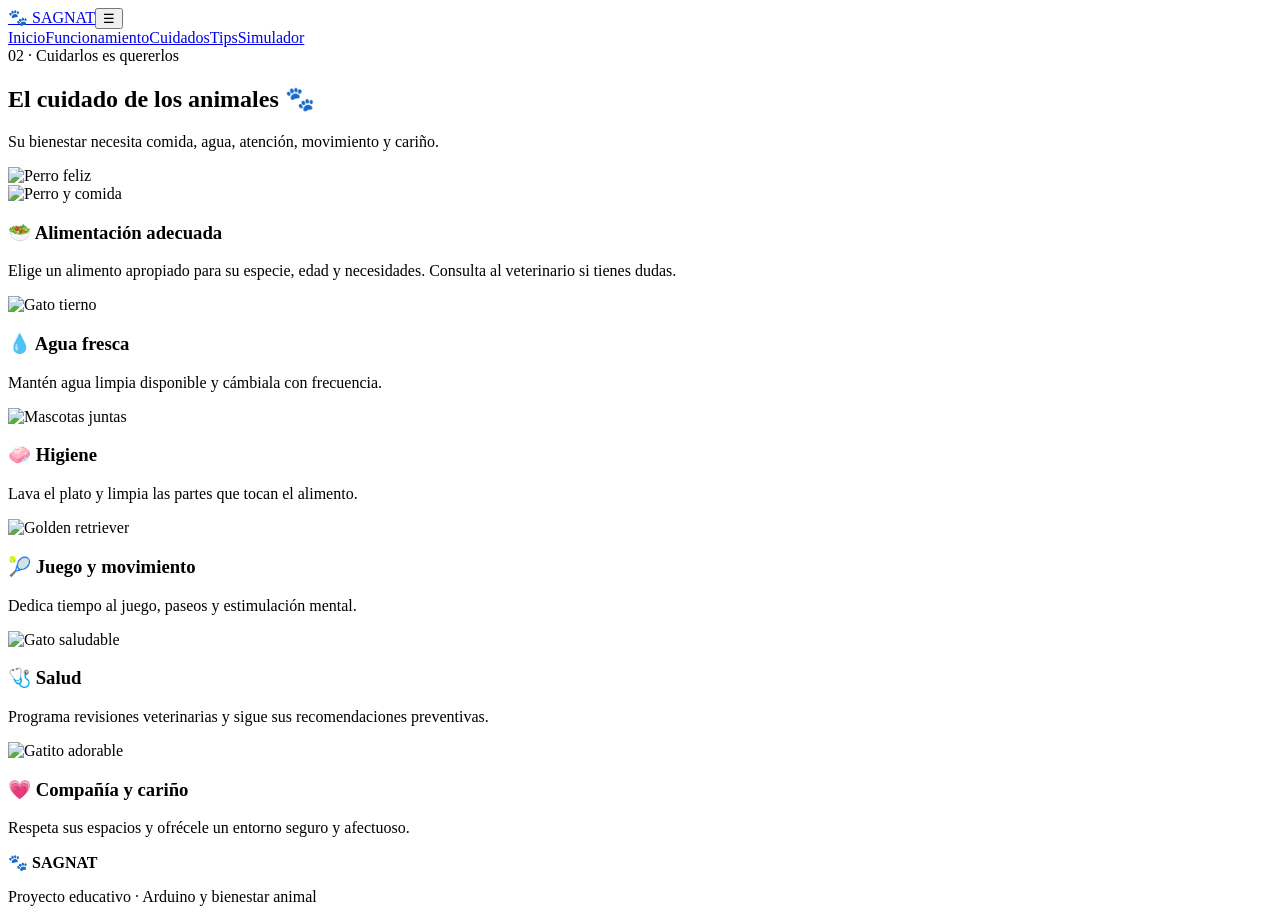
==== cuidados.html @ 4503d0f3 "Add files via upload" ====
<!DOCTYPE html><html lang="es"><head><meta charset="UTF-8"><meta name="viewport" content="width=device-width,initial-scale=1"><title>Cuidados | SAGNAT</title><link rel="stylesheet" href="css/style.css"><link rel="manifest" href="manifest.json"></head><body><header class="site-header"><a class="brand" href="index.html">🐾 SAGNAT</a><button class="menu-toggle">☰</button><nav class="nav"><a href="index.html">Inicio</a><a href="funcionamiento.html">Funcionamiento</a><a class="active" href="cuidados.html">Cuidados</a><a href="tips.html">Tips</a><a href="simulador.html">Simulador</a></nav></header><section class="page-hero pink-bg"><span class="eyebrow">02 · Cuidarlos es quererlos</span><h1>El cuidado de los <span>animales</span> 🐾</h1><p>Su bienestar necesita comida, agua, atención, movimiento y cariño.</p><img src="https://images.unsplash.com/photo-1543466835-00a7907e9de1?auto=format&fit=crop&w=900&q=85" alt="Perro feliz"></section><main class="section"><div class="cards care-grid"><article class="card"><img class="card-photo" src="https://images.unsplash.com/photo-1589924691995-400dc9ecc119?auto=format&fit=crop&w=600&q=80" alt="Perro y comida"><h3>🥗 Alimentación adecuada</h3><p>Elige un alimento apropiado para su especie, edad y necesidades. Consulta al veterinario si tienes dudas.</p></article><article class="card pink"><img class="card-photo" src="https://images.unsplash.com/photo-1533738363-b7f9aef128ce?auto=format&fit=crop&w=600&q=80" alt="Gato tierno"><h3>💧 Agua fresca</h3><p>Mantén agua limpia disponible y cámbiala con frecuencia.</p></article><article class="card blue"><img class="card-photo" src="https://images.unsplash.com/photo-1516734212186-a967f81ad0d7?auto=format&fit=crop&w=600&q=80" alt="Mascotas juntas"><h3>🧼 Higiene</h3><p>Lava el plato y limpia las partes que tocan el alimento.</p></article><article class="card pink"><img class="card-photo" src="https://images.unsplash.com/photo-1552053831-71594a27632d?auto=format&fit=crop&w=600&q=80" alt="Golden retriever"><h3>🎾 Juego y movimiento</h3><p>Dedica tiempo al juego, paseos y estimulación mental.</p></article><article class="card blue"><img class="card-photo" src="https://images.unsplash.com/photo-1573865526739-10659fec78a5?auto=format&fit=crop&w=600&q=80" alt="Gato saludable"><h3>🩺 Salud</h3><p>Programa revisiones veterinarias y sigue sus recomendaciones preventivas.</p></article><article class="card purple"><img class="card-photo" src="https://images.unsplash.com/photo-1514888286974-6c03e2ca1dba?auto=format&fit=crop&w=600&q=80" alt="Gatito adorable"><h3>💗 Compañía y cariño</h3><p>Respeta sus espacios y ofrécele un entorno seguro y afectuoso.</p></article></div></main><footer><b>🐾 SAGNAT</b><p>Proyecto educativo · Arduino y bienestar animal</p></footer><script src="js/script.js"></script></body></html>
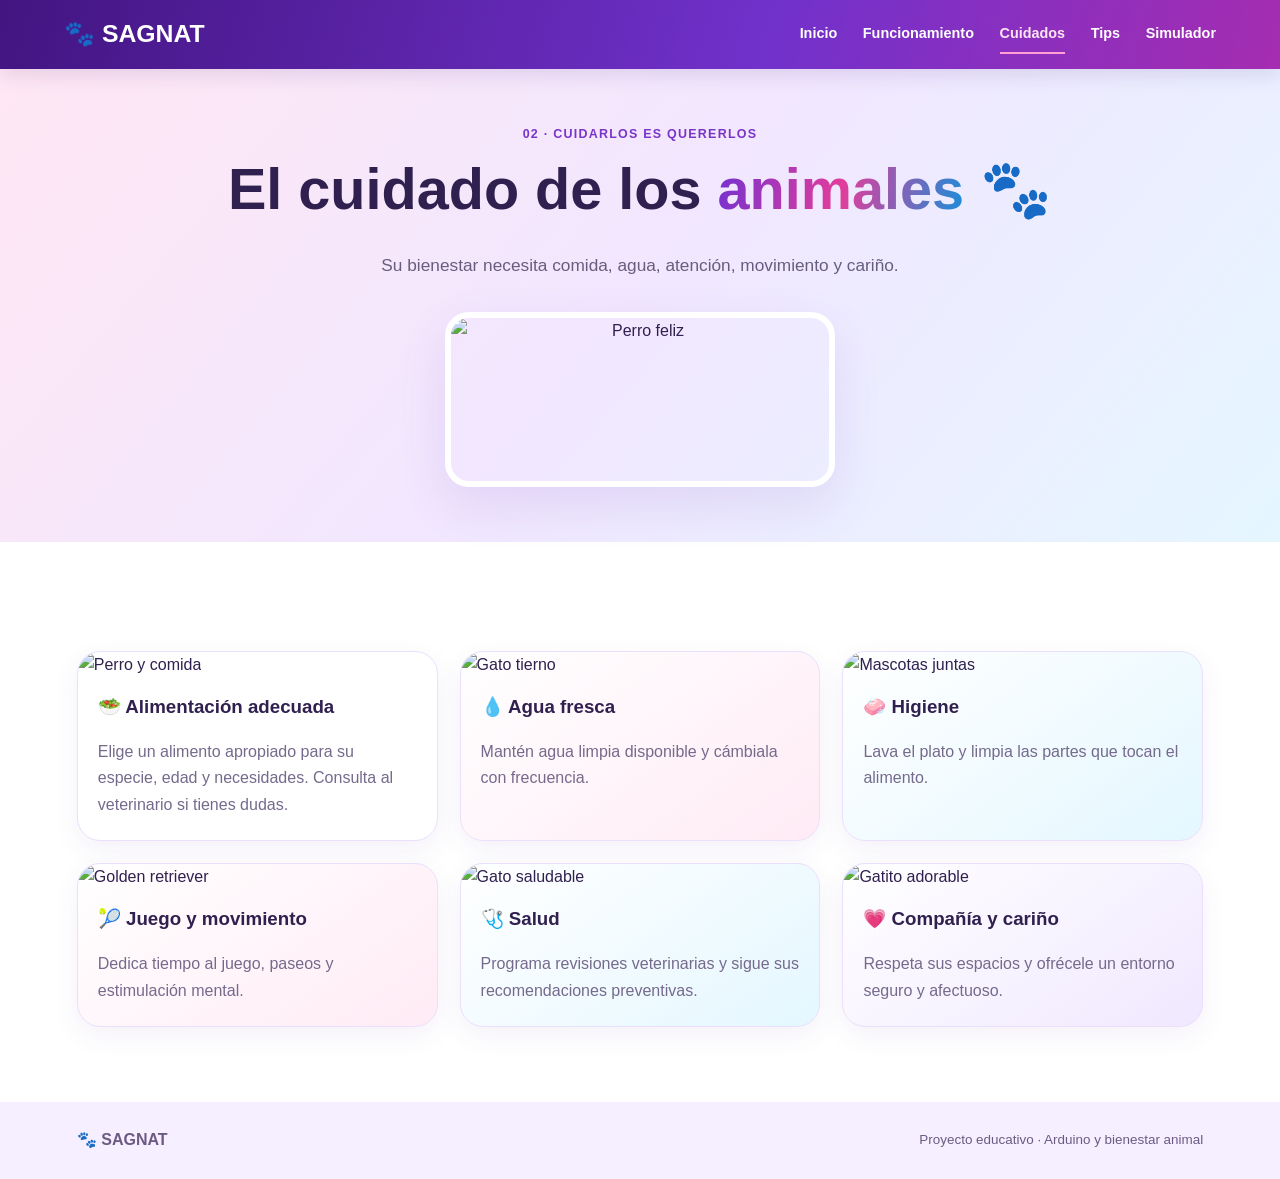
==== commit 711ec059: "Update cuidados.html" ====
--- a/cuidados.html
+++ b/cuidados.html
@@ -1 +1 @@
-<!DOCTYPE html><html lang="es"><head><meta charset="UTF-8"><meta name="viewport" content="width=device-width,initial-scale=1"><title>Cuidados | SAGNAT</title><link rel="stylesheet" href="css/style.css"><link rel="manifest" href="manifest.json"></head><body><header class="site-header"><a class="brand" href="index.html">🐾 SAGNAT</a><button class="menu-toggle">☰</button><nav class="nav"><a href="index.html">Inicio</a><a href="funcionamiento.html">Funcionamiento</a><a class="active" href="cuidados.html">Cuidados</a><a href="tips.html">Tips</a><a href="simulador.html">Simulador</a></nav></header><section class="page-hero pink-bg"><span class="eyebrow">02 · Cuidarlos es quererlos</span><h1>El cuidado de los <span>animales</span> 🐾</h1><p>Su bienestar necesita comida, agua, atención, movimiento y cariño.</p><img src="https://images.unsplash.com/photo-1543466835-00a7907e9de1?auto=format&fit=crop&w=900&q=85" alt="Perro feliz"></section><main class="section"><div class="cards care-grid"><article class="card"><img class="card-photo" src="https://images.unsplash.com/photo-1589924691995-400dc9ecc119?auto=format&fit=crop&w=600&q=80" alt="Perro y comida"><h3>🥗 Alimentación adecuada</h3><p>Elige un alimento apropiado para su especie, edad y necesidades. Consulta al veterinario si tienes dudas.</p></article><article class="card pink"><img class="card-photo" src="https://images.unsplash.com/photo-1533738363-b7f9aef128ce?auto=format&fit=crop&w=600&q=80" alt="Gato tierno"><h3>💧 Agua fresca</h3><p>Mantén agua limpia disponible y cámbiala con frecuencia.</p></article><article class="card blue"><img class="card-photo" src="https://images.unsplash.com/photo-1516734212186-a967f81ad0d7?auto=format&fit=crop&w=600&q=80" alt="Mascotas juntas"><h3>🧼 Higiene</h3><p>Lava el plato y limpia las partes que tocan el alimento.</p></article><article class="card pink"><img class="card-photo" src="https://images.unsplash.com/photo-1552053831-71594a27632d?auto=format&fit=crop&w=600&q=80" alt="Golden retriever"><h3>🎾 Juego y movimiento</h3><p>Dedica tiempo al juego, paseos y estimulación mental.</p></article><article class="card blue"><img class="card-photo" src="https://images.unsplash.com/photo-1573865526739-10659fec78a5?auto=format&fit=crop&w=600&q=80" alt="Gato saludable"><h3>🩺 Salud</h3><p>Programa revisiones veterinarias y sigue sus recomendaciones preventivas.</p></article><article class="card purple"><img class="card-photo" src="https://images.unsplash.com/photo-1514888286974-6c03e2ca1dba?auto=format&fit=crop&w=600&q=80" alt="Gatito adorable"><h3>💗 Compañía y cariño</h3><p>Respeta sus espacios y ofrécele un entorno seguro y afectuoso.</p></article></div></main><footer><b>🐾 SAGNAT</b><p>Proyecto educativo · Arduino y bienestar animal</p></footer><script src="js/script.js"></script></body></html>
+<!DOCTYPE html><html lang="es"><head><meta charset="UTF-8"><meta name="viewport" content="width=device-width,initial-scale=1"><title>Cuidados | SAGNAT</title><link rel="stylesheet" href="style.css"><link rel="manifest" href="manifest.json"></head><body><header class="site-header"><a class="brand" href="index.html">🐾 SAGNAT</a><button class="menu-toggle">☰</button><nav class="nav"><a href="index.html">Inicio</a><a href="funcionamiento.html">Funcionamiento</a><a class="active" href="cuidados.html">Cuidados</a><a href="tips.html">Tips</a><a href="simulador.html">Simulador</a></nav></header><section class="page-hero pink-bg"><span class="eyebrow">02 · Cuidarlos es quererlos</span><h1>El cuidado de los <span>animales</span> 🐾</h1><p>Su bienestar necesita comida, agua, atención, movimiento y cariño.</p><img src="https://images.unsplash.com/photo-1543466835-00a7907e9de1?auto=format&fit=crop&w=900&q=85" alt="Perro feliz"></section><main class="section"><div class="cards care-grid"><article class="card"><img class="card-photo" src="https://images.unsplash.com/photo-1589924691995-400dc9ecc119?auto=format&fit=crop&w=600&q=80" alt="Perro y comida"><h3>🥗 Alimentación adecuada</h3><p>Elige un alimento apropiado para su especie, edad y necesidades. Consulta al veterinario si tienes dudas.</p></article><article class="card pink"><img class="card-photo" src="https://images.unsplash.com/photo-1533738363-b7f9aef128ce?auto=format&fit=crop&w=600&q=80" alt="Gato tierno"><h3>💧 Agua fresca</h3><p>Mantén agua limpia disponible y cámbiala con frecuencia.</p></article><article class="card blue"><img class="card-photo" src="https://images.unsplash.com/photo-1516734212186-a967f81ad0d7?auto=format&fit=crop&w=600&q=80" alt="Mascotas juntas"><h3>🧼 Higiene</h3><p>Lava el plato y limpia las partes que tocan el alimento.</p></article><article class="card pink"><img class="card-photo" src="https://images.unsplash.com/photo-1552053831-71594a27632d?auto=format&fit=crop&w=600&q=80" alt="Golden retriever"><h3>🎾 Juego y movimiento</h3><p>Dedica tiempo al juego, paseos y estimulación mental.</p></article><article class="card blue"><img class="card-photo" src="https://images.unsplash.com/photo-1573865526739-10659fec78a5?auto=format&fit=crop&w=600&q=80" alt="Gato saludable"><h3>🩺 Salud</h3><p>Programa revisiones veterinarias y sigue sus recomendaciones preventivas.</p></article><article class="card purple"><img class="card-photo" src="https://images.unsplash.com/photo-1514888286974-6c03e2ca1dba?auto=format&fit=crop&w=600&q=80" alt="Gatito adorable"><h3>💗 Compañía y cariño</h3><p>Respeta sus espacios y ofrécele un entorno seguro y afectuoso.</p></article></div></main><footer><b>🐾 SAGNAT</b><p>Proyecto educativo · Arduino y bienestar animal</p></footer><script src="script.js"></script>
--- a/style.css
+++ b/style.css
@@ -0,0 +1,3 @@
+@import url('https://fonts.googleapis.com/css2?family=Nunito:wght@400;600;700;800;900&display=swap');
+:root{--purple:#702bd3;--deep:#35136f;--pink:#ec4899;--blue:#38bdf8;--ink:#30204f;--muted:#756a8c;--line:#eadffc;--shadow:0 18px 50px #5422a31a}*{box-sizing:border-box}html{scroll-behavior:smooth}body{margin:0;color:var(--ink);font-family:Nunito,Arial,sans-serif;line-height:1.65;background:#fff}a{text-decoration:none;color:inherit}.site-header{position:sticky;top:0;z-index:10;display:flex;align-items:center;justify-content:space-between;gap:18px;flex-wrap:wrap;padding:14px 5%;background:linear-gradient(105deg,#421581,#7131cb 60%,#a52db1);color:white;box-shadow:0 5px 20px #35136f20}.brand{font-size:1.55rem;font-weight:900;white-space:nowrap}.nav{display:flex;gap:clamp(12px,2vw,26px);align-items:center}.nav a{font-size:.9rem;font-weight:800;padding:7px 0;border-bottom:2px solid transparent}.nav a:hover,.nav a.active{border-color:#ff9fd5;color:#ffe5f4}.menu-toggle{display:none;border:1px solid #ffffff50;border-radius:10px;padding:7px 12px;background:#ffffff20;color:white;font-size:1.2rem}.hero{display:grid;grid-template-columns:1fr .9fr;gap:45px;align-items:center;min-height:560px;padding:70px 8%;position:relative;overflow:hidden;background:linear-gradient(130deg,#eee7ff,#ffe8f5 55%,#def6ff)}.hero h1{font-size:clamp(2.7rem,5vw,4.4rem);line-height:1.08;margin:14px 0}.hero h1 span,.page-hero h1 span,.section h2 span{background:linear-gradient(100deg,#7431d0,#e23d9a,#198ed8);color:transparent;background-clip:text}.hero h2{color:#5d2aa4}.hero p,.page-hero p{color:#685d7e;font-size:1.08rem}.eyebrow{font-size:.78rem;color:#7934c9;font-weight:900;letter-spacing:.1em;text-transform:uppercase}.hero-image{width:100%;height:390px;object-fit:cover;border:9px solid white;border-radius:40% 40% 26px 26px;box-shadow:var(--shadow);transform:rotate(2deg)}.button{display:inline-flex;align-items:center;justify-content:center;gap:10px;padding:13px 22px;border:0;border-radius:15px;color:white;background:linear-gradient(100deg,#792fe0,#e43c9c);font-weight:900;box-shadow:0 9px 22px #8a32ce30;cursor:pointer}.button:hover{transform:translateY(-2px)}.pills{display:flex;gap:9px;flex-wrap:wrap;margin-top:25px}.pills span{background:#ffffffc9;padding:8px 12px;border-radius:30px;font-size:.82rem;font-weight:800}.section{width:min(1150px,88%);margin:auto;padding:75px 0}.center{text-align:center}.section h2{font-size:clamp(2rem,4vw,3rem);line-height:1.2}.cards{display:grid;grid-template-columns:repeat(3,minmax(0,1fr));gap:22px;margin-top:34px}.card{display:block;text-align:left;padding:25px;border:1px solid var(--line);border-radius:23px;background:#fff;box-shadow:0 9px 28px #4b1b8910;transition:transform .2s,box-shadow .2s}.card:hover{transform:translateY(-5px);box-shadow:var(--shadow)}.card h3{margin:14px 0 5px}.card p{color:var(--muted)}.card b{color:#7934c9}.purple{background:linear-gradient(145deg,#fff,#f0e8ff)}.pink{background:linear-gradient(145deg,#fff,#ffebf5)}.blue{background:linear-gradient(145deg,#fff,#e4f7ff)}.emoji{display:grid;place-items:center;width:60px;height:60px;border-radius:19px;background:#ffffffc9;font-size:1.8rem}.banner{padding:65px 8%;background-size:cover;background-position:center;color:white;text-align:center}.banner h2{font-size:clamp(2rem,4vw,3rem);line-height:1.2}.white{background:#fff;color:#6525b5}footer{display:flex;align-items:center;justify-content:space-between;gap:15px;flex-wrap:wrap;padding:25px 6%;background:#f5efff;color:#6b5b83}footer p,footer small{margin:0;font-size:.84rem}.page-hero{text-align:center;padding:55px 6%;display:flex;align-items:center;flex-direction:column;background:linear-gradient(130deg,#f0e8ff,#fce8f5,#e4f6ff)}.pink-bg{background:linear-gradient(130deg,#ffe7f4,#f1e7ff,#e5f6ff)}.blue-bg{background:linear-gradient(130deg,#e0f5ff,#f1e7ff,#ffe8f5)}.page-hero h1{font-size:clamp(2.2rem,4.5vw,3.7rem);line-height:1.2;margin:10px 0}.page-hero img{width:min(390px,85%);height:175px;object-fit:cover;border:6px solid white;border-radius:24px;box-shadow:var(--shadow);margin-top:15px}.four{grid-template-columns:repeat(4,1fr)}.notice{display:flex;gap:12px;align-items:flex-start;padding:17px 20px;margin:25px 0;background:#f3ebff;border:1px solid #e7d8ff;border-radius:16px;color:#5d4b79}.notice p{margin:0}.video{display:flex;align-items:center;justify-content:space-between;gap:20px;padding:26px;margin-top:30px;border-radius:23px;color:white;background:linear-gradient(110deg,#5521a2,#8436d0,#bc3ba7)}.video p{margin:0}.care-grid .card{padding:0;overflow:hidden}.card-photo{width:100%;height:175px;object-fit:cover}.care-grid .card h3,.care-grid .card p{margin-left:20px;margin-right:20px}.care-grid .card p{margin-bottom:22px}.tips-layout{display:grid;grid-template-columns:1.1fr .9fr;gap:32px;align-items:start}.tip{display:flex;gap:16px;padding:19px;border-radius:20px;background:linear-gradient(100deg,#f4edff,#fff 85%);border:1px solid #eee4ff;margin-bottom:15px}.tip:nth-child(even){background:linear-gradient(100deg,#ffeaf5,#fff 85%)}.tip>span{display:grid;place-items:center;flex:0 0 52px;height:52px;border-radius:16px;background:#e9ddff;font-size:1.5rem}.tip h3{margin:0 0 5px}.tip p{margin:0;color:var(--muted)}.checklist{padding:24px;border:1px solid var(--line);border-radius:24px;box-shadow:var(--shadow)}.checklist h2{font-size:1.4rem}.checklist label{display:flex;gap:10px;padding:12px 0;border-bottom:1px solid #eee8f6;font-weight:700;font-size:.9rem}.checklist input{accent-color:#8436d0;width:18px}.progress{height:8px;background:#eee7fa;border-radius:10px;margin-top:20px;overflow:hidden}.progress div{height:100%;width:0;background:linear-gradient(90deg,#8436d0,#ec4899,#38bdf8)}.progress-label{text-align:right;color:var(--muted);font-size:.8rem}.simulator{display:grid;grid-template-columns:1fr 1fr;border:1px solid var(--line);border-radius:28px;overflow:hidden;box-shadow:var(--shadow)}.sim-art{position:relative;min-height:360px;display:flex;align-items:center;justify-content:center;background:linear-gradient(140deg,#eee4ff,#ffe5f3,#e0f5ff)}.machine{position:relative;width:170px;height:255px;filter:drop-shadow(0 15px 14px #46217b28)}.machine-top{height:35px;background:#6232bd;color:white;text-align:center;font-weight:900;font-size:.7rem;padding:7px;border-radius:15px 15px 5px 5px}.machine-window{height:135px;margin:0 8px;background:linear-gradient(120deg,#fff,#e8ddff);border:4px solid #b49ae9;border-radius:10px;text-align:center;font-size:1.3rem;line-height:1.4;padding:9px}.machine-chute{height:28px;width:55px;background:#b59ae8;margin:auto}.gate{height:8px;width:65px;background:#7c3aed;border-radius:8px;margin:auto;transition:transform .3s;transform-origin:left center}.machine.dispensing .gate{transform:rotate(-35deg)}.bowl{position:absolute;bottom:0;left:25px;width:120px;height:35px;border-radius:7px 7px 45px 45px;background:linear-gradient(#a5e5ff,#51b8ed);text-align:center;font-size:1.5rem;line-height:30px}.bowl i{position:absolute;top:-12px;left:39px;width:42px;height:14px;background:#c68a43;border-radius:50%;opacity:0}.machine.dispensing .bowl i{opacity:1}.sim-art>img{position:absolute;width:90px;height:90px;right:5%;bottom:5%;object-fit:cover;border:5px solid white;border-radius:50%}.sim-copy{padding:35px;display:flex;flex-direction:column;align-items:flex-start;justify-content:center}.sim-copy h2{line-height:1.2}.reset{border:0;background:transparent;color:#7c3aed;font-weight:900;margin:12px auto;cursor:pointer}
+@media(max-width:850px){.hero{padding:55px 6%;gap:25px}.four{grid-template-columns:repeat(2,1fr)}.cards{grid-template-columns:repeat(2,minmax(0,1fr))}.nav{gap:12px}.nav a{font-size:.8rem}}@media(max-width:680px){.site-header{padding:12px 5%}.menu-toggle{display:block;margin-left:auto}.nav{display:none;position:absolute;top:100%;left:0;right:0;padding:15px 6%;background:#4f1b91;flex-direction:column;align-items:stretch}.nav.open{display:flex}.nav a{padding:9px 0}.hero{grid-template-columns:1fr;text-align:center}.hero-image{height:290px}.pills{justify-content:center}.cards,.four,.tips-layout,.simulator{grid-template-columns:1fr}.section{padding:55px 0}.video{flex-direction:column;align-items:flex-start}.sim-art{min-height:320px}footer{justify-content:center;text-align:center}}@media(max-width:430px){.hero h1{font-size:2.6rem}.page-hero img{height:145px}.card-photo{height:190px}}
